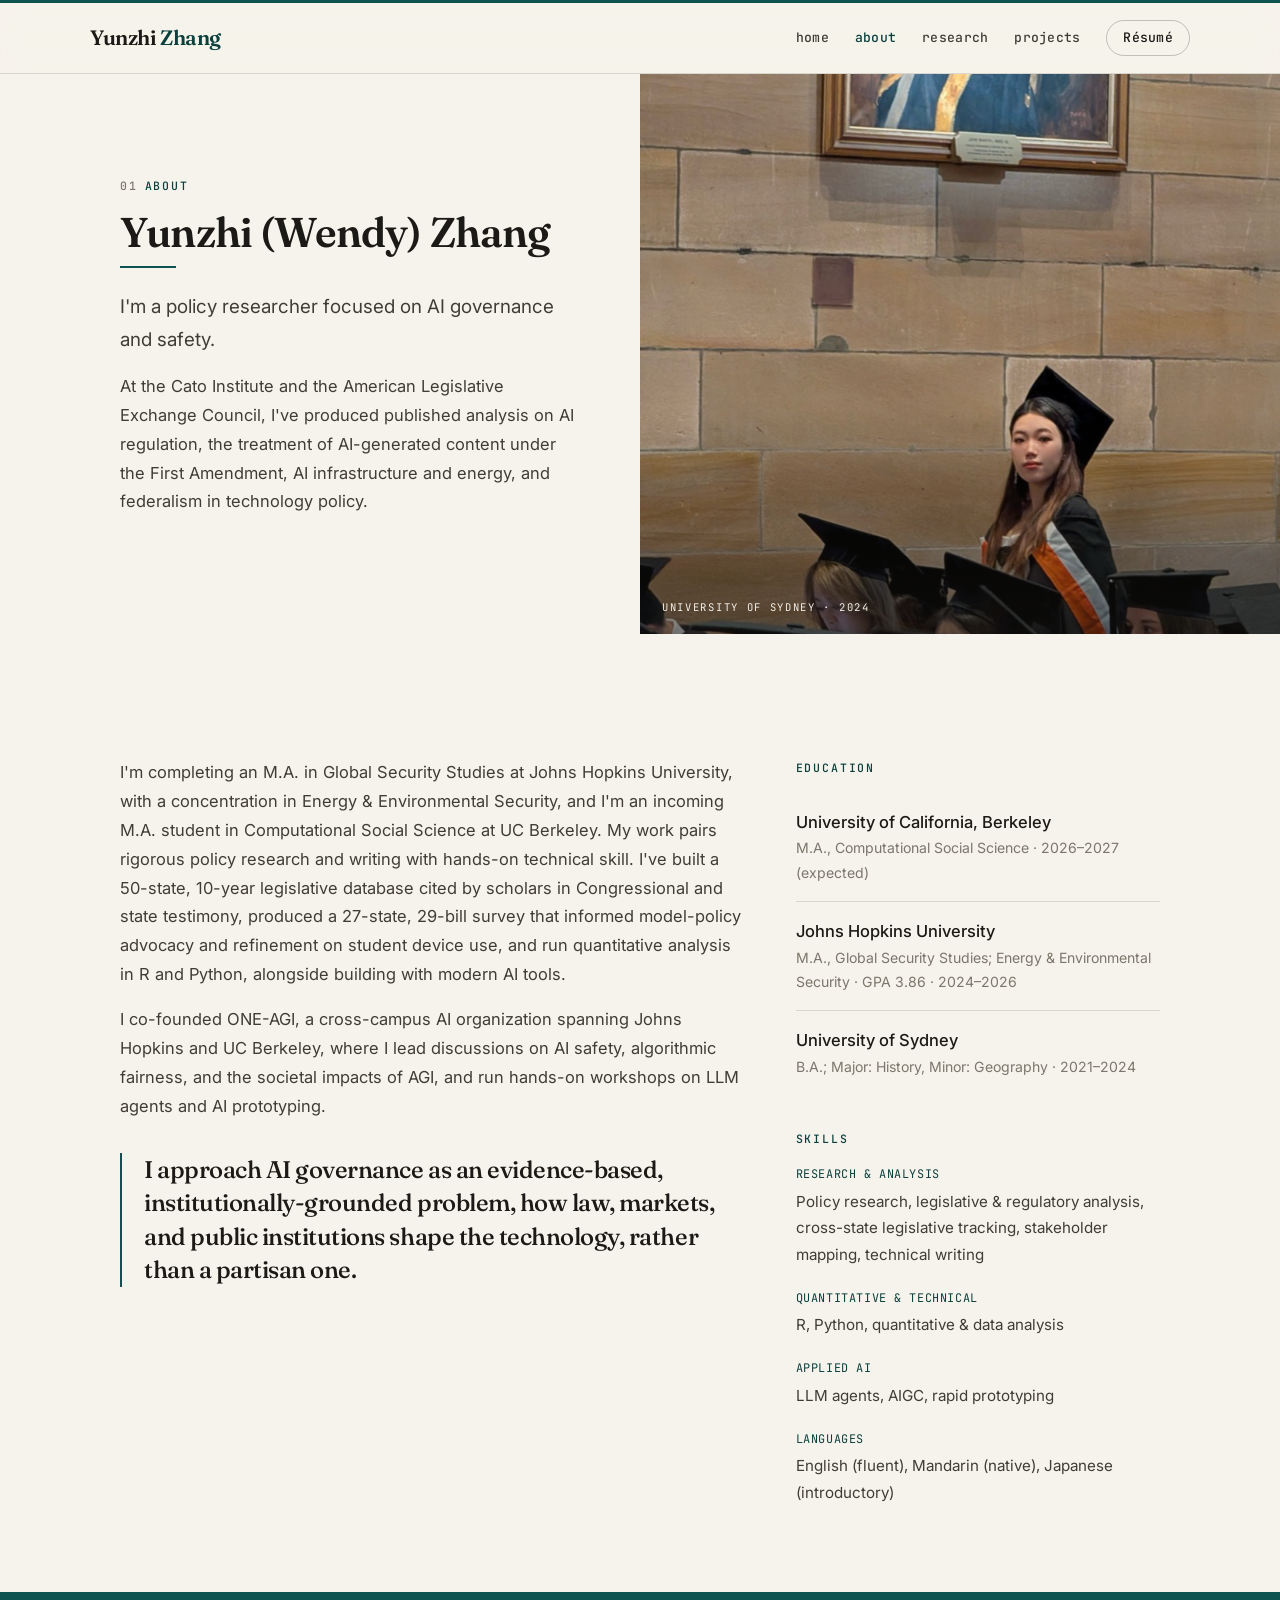
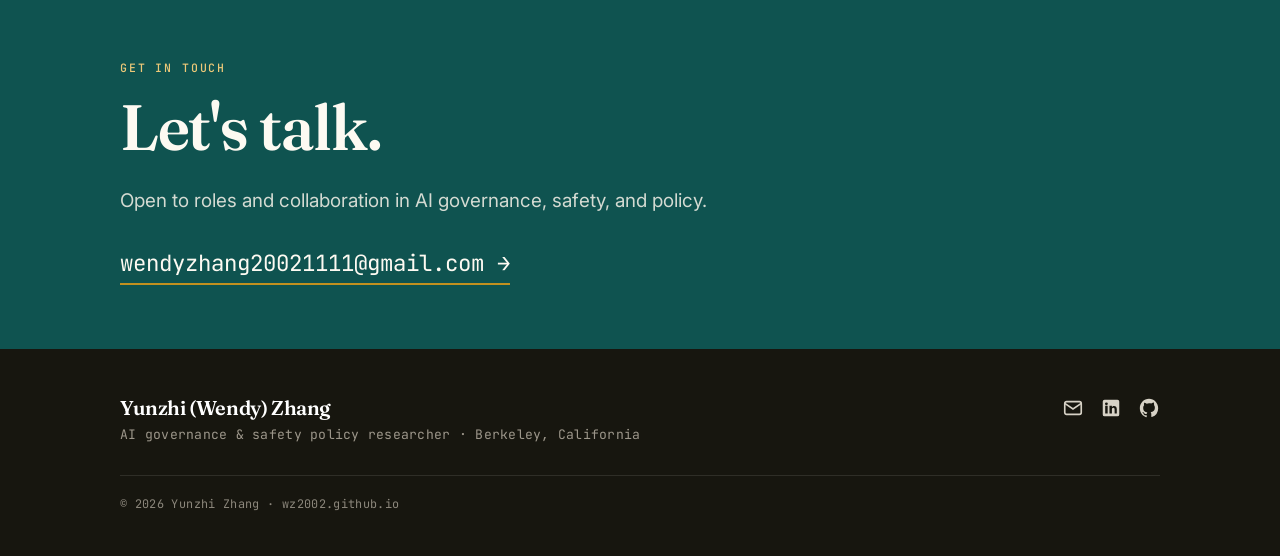
==== about.html @ 0562861a "Replace site with new portfolio Co-Authored-By: Claude Opus 4.8 <noreply@anthropic.com>" ====
<!DOCTYPE html>
<html lang="en">
<head>
<meta charset="utf-8">
<script>document.documentElement.classList.add('js')</script>
<meta name="viewport" content="width=device-width, initial-scale=1">
<title>About, Yunzhi (Wendy) Zhang</title>
<meta name="description" content="About Yunzhi (Wendy) Zhang, AI governance and safety policy researcher; education, focus areas, and skills.">
<link rel="preconnect" href="https://fonts.googleapis.com">
<link rel="preconnect" href="https://fonts.gstatic.com" crossorigin>
<link href="https://fonts.googleapis.com/css2?family=Fraunces:opsz,wght@9..144,400;9..144,500;9..144,600;9..144,700&family=Inter:wght@400;500;600&family=JetBrains+Mono:wght@400;500&display=swap" rel="stylesheet">
<link rel="stylesheet" href="styles.css?v=7">
</head>
<body>
<div class="topbar"></div>
<header class="nav"><div class="wrap nav-inner">
  <a class="brand" href="index.html">Yunzhi <span>Zhang</span></a>
  <nav class="nav-links">
    <a href="index.html">home</a>
    <a class="active" href="about.html">about</a>
    <a href="research.html">research</a>
    <a href="projects.html">projects</a>
    <a class="btn-sm" href="assets/Yunzhi-Zhang-Resume.pdf" target="_blank" rel="noopener">Résumé</a>
  </nav>
</div></header>

<main>
<section class="about-feature reveal">
  <div class="af-text">
    <p class="kicker"><span class="sec-num">01</span> About</p>
    <h2>Yunzhi (Wendy) Zhang</h2>
    <div class="rule"></div>
    <p class="lead" style="margin-top:1.4rem">I'm a policy researcher focused on AI governance and safety.</p>
    <p style="margin-top:1rem">At the Cato Institute and the American Legislative Exchange Council, I've produced published analysis on AI regulation, the treatment of AI-generated content under the First Amendment, AI infrastructure and energy, and federalism in technology policy.</p>
  </div>
  <div class="af-img">
    <img src="assets/about.jpg" alt="Yunzhi (Wendy) Zhang at her University of Sydney graduation">
    <span class="af-cap">University of Sydney · 2024</span>
  </div>
</section>

<section><div class="wrap">
  <div class="two-col">
    <div class="reveal">
      <p>I'm completing an M.A. in Global Security Studies at Johns Hopkins University, with a concentration in Energy &amp; Environmental Security, and I'm an incoming M.A. student in Computational Social Science at UC Berkeley. My work pairs rigorous policy research and writing with hands-on technical skill. I've built a 50-state, 10-year legislative database cited by scholars in Congressional and state testimony, produced a 27-state, 29-bill survey that informed model-policy advocacy and refinement on student device use, and run quantitative analysis in R and Python, alongside building with modern AI tools.</p>
      <p>I co-founded ONE-AGI, a cross-campus AI organization spanning Johns Hopkins and UC Berkeley, where I lead discussions on AI safety, algorithmic fairness, and the societal impacts of AGI, and run hands-on workshops on LLM agents and AI prototyping.</p>
      <p class="quote">I approach AI governance as an evidence-based, institutionally-grounded problem, how law, markets, and public institutions shape the technology, rather than a partisan one.</p>
    </div>
    <div class="reveal">
      <p class="kicker">Education</p>
      <ul class="deflist">
        <li><p class="d-t" style="margin:0">University of California, Berkeley</p><p class="d-s" style="margin:0">M.A., Computational Social Science · 2026–2027 (expected)</p></li>
        <li><p class="d-t" style="margin:0">Johns Hopkins University</p><p class="d-s" style="margin:0">M.A., Global Security Studies; Energy &amp; Environmental Security · GPA 3.86 · 2024–2026</p></li>
        <li><p class="d-t" style="margin:0">University of Sydney</p><p class="d-s" style="margin:0">B.A.; Major: History, Minor: Geography · 2021–2024</p></li>
      </ul>
      <p class="kicker" style="margin-top:2.2rem">Skills</p>
      <div class="skillrow"><p class="s-l">Research &amp; analysis</p><p class="s-v">Policy research, legislative &amp; regulatory analysis, cross-state legislative tracking, stakeholder mapping, technical writing</p></div>
      <div class="skillrow"><p class="s-l">Quantitative &amp; technical</p><p class="s-v">R, Python, quantitative &amp; data analysis</p></div>
      <div class="skillrow"><p class="s-l">Applied AI</p><p class="s-v">LLM agents, AIGC, rapid prototyping</p></div>
      <div class="skillrow"><p class="s-l">Languages</p><p class="s-v">English (fluent), Mandarin (native), Japanese (introductory)</p></div>
    </div>
  </div>
</div></section>

<section class="statement reveal"><div class="wrap">
  <p class="kicker">Get in touch</p>
  <h2 class="statement-h">Let's talk.</h2>
  <p class="lead" style="margin-bottom:1.7rem">Open to roles and collaboration in AI governance, safety, and policy.</p>
  <a class="statement-link" href="mailto:wendyzhang20021111@gmail.com">wendyzhang20021111@gmail.com &rarr;</a>
</div></section>
</main>

<footer class="foot"><div class="wrap">
  <div class="foot-inner">
    <div>
      <p class="foot-name">Yunzhi (Wendy) Zhang</p>
      <p class="foot-sub">AI governance &amp; safety policy researcher · Berkeley, California</p>
    </div>
    <div class="foot-social">
      <a href="mailto:wendyzhang20021111@gmail.com" aria-label="Email"><svg viewBox="0 0 24 24" fill="none" stroke="currentColor" stroke-width="1.8"><rect x="3" y="5" width="18" height="14" rx="2"/><path d="m3 7 9 6 9-6"/></svg></a>
      <a href="https://www.linkedin.com/in/yunzhi-zhang-393a45335/" target="_blank" rel="noopener" aria-label="LinkedIn"><svg viewBox="0 0 24 24" fill="currentColor"><path d="M19 3a2 2 0 0 1 2 2v14a2 2 0 0 1-2 2H5a2 2 0 0 1-2-2V5a2 2 0 0 1 2-2h14zM8.34 9.5H5.67V18h2.67V9.5zM7 5.9A1.55 1.55 0 1 0 7 9a1.55 1.55 0 0 0 0-3.1zM18.33 18v-4.66c0-2.4-1.28-3.52-3-3.52-1.38 0-2 .76-2.34 1.3V9.5h-2.66V18h2.66v-4.2c0-1.1.21-2.17 1.58-2.17 1.35 0 1.37 1.26 1.37 2.24V18z"/></svg></a>
      <a href="https://github.com/WZ2002" target="_blank" rel="noopener" aria-label="GitHub"><svg viewBox="0 0 24 24" fill="currentColor"><path d="M12 2C6.48 2 2 6.58 2 12.25c0 4.53 2.87 8.37 6.84 9.73.5.1.68-.22.68-.49v-1.7c-2.78.62-3.37-1.37-3.37-1.37-.45-1.18-1.1-1.5-1.1-1.5-.91-.63.07-.62.07-.62 1 .07 1.53 1.06 1.53 1.06.9 1.57 2.36 1.12 2.94.85.09-.66.35-1.12.63-1.37-2.22-.26-4.56-1.14-4.56-5.07 0-1.12.39-2.03 1.03-2.75-.1-.26-.45-1.3.1-2.7 0 0 .84-.28 2.75 1.05A9.4 9.4 0 0 1 12 6.85c.85 0 1.71.12 2.51.34 1.91-1.33 2.75-1.05 2.75-1.05.55 1.4.2 2.44.1 2.7.64.72 1.03 1.63 1.03 2.75 0 3.94-2.34 4.81-4.57 5.06.36.32.68.94.68 1.9v2.82c0 .27.18.6.69.49A10.26 10.26 0 0 0 22 12.25C22 6.58 17.52 2 12 2z"/></svg></a>
    </div>
  </div>
  <p class="foot-copy">© 2026 Yunzhi Zhang · wz2002.github.io</p>
</div></footer>
<script src="main.js"></script>
</body>
</html>
---- styles.css ----
/* Across Lines — Yunzhi (Wendy) Zhang · editorial-bold (light) */
:root{
  --bg:#f6f3ec;          /* warm paper */
  --surface:#ffffff;     /* cards */
  --surface-2:#efe9dd;   /* alt sections */
  --panel:#17160f;       /* dark footer */
  --ink:#1b1a16;         /* headings / big type */
  --ink-soft:#403d36;    /* body */
  --muted:#7c776c;       /* secondary */
  --accent:#0f5350;      /* teal (primary) */
  --accent-dk:#0b403d;
  --accent-tint:rgba(15,83,80,.11);
  --gold:#c2901f;        /* gold (secondary pop) */
  --gold-dk:#9c6f1f;
  --gold-tint:rgba(194,144,31,.14);
  --teal:#0f5350;
  --teal-dk:#0b403d;
  --teal-tint:rgba(15,83,80,.10);
  --on-accent:#ffffff;
  --line:rgba(27,26,22,.13);
  --line-2:rgba(27,26,22,.24);
  --radius:14px; --radius-sm:9px; --maxw:1100px;
  --mono:"JetBrains Mono",ui-monospace,SFMono-Regular,Menlo,monospace;
  --shadow:0 18px 44px rgba(27,26,22,.12);
}
*{box-sizing:border-box}
html{scroll-behavior:smooth}
body{margin:0;font-family:"Inter",system-ui,-apple-system,sans-serif;background:var(--bg);color:var(--ink-soft);font-size:16.5px;line-height:1.75;-webkit-font-smoothing:antialiased}
.wrap{max-width:var(--maxw);margin:0 auto;padding:0 30px}
h1,h2,h3,.brand,.pub-t,.foot-name,.quote,.statement-h,.hero-display,.facet-word{font-family:"Fraunces",Georgia,serif;color:var(--ink);font-weight:600;line-height:1.1;letter-spacing:-.02em}
h2{font-size:clamp(1.8rem,3.8vw,2.6rem);margin:0;font-weight:600}
h3{font-size:1.18rem;font-weight:500}
a{color:var(--accent-dk);text-decoration:none}
p{margin:0 0 1rem}
.lead{font-size:1.18rem;color:var(--ink-soft);max-width:56ch}
.mono{font-family:var(--mono)} .muted{color:var(--muted)}
.kicker{font-family:var(--mono);text-transform:uppercase;letter-spacing:.16em;font-size:.72rem;font-weight:500;color:var(--accent-dk);margin:0 0 .9rem;display:flex;align-items:center;gap:.6em;flex-wrap:wrap}
.sec-num{color:var(--muted)}
.rule{height:2px;width:100%;max-width:56px;background:var(--accent);margin:.6rem 0 0}
.topbar{height:3px;background:var(--accent)}

.js .reveal{opacity:0;transform:translateY(22px)}
.js .reveal.is-visible{opacity:1;transform:none;transition:opacity .7s ease,transform .8s cubic-bezier(.2,.7,.2,1)}
@media(prefers-reduced-motion:reduce){.js .reveal{opacity:1!important;transform:none!important}}

/* nav */
.nav{position:sticky;top:0;z-index:50;background:rgba(246,243,236,.85);backdrop-filter:blur(12px);border-bottom:1px solid var(--line)}
.nav-inner{display:flex;align-items:center;justify-content:space-between;min-height:70px;flex-wrap:wrap;gap:10px;padding:8px 0}
.brand{font-size:1.3rem;font-weight:600}
.brand span{color:var(--accent-dk)}
.nav-links{display:flex;align-items:center;gap:26px;flex-wrap:wrap}
.nav-links a{color:var(--ink-soft);font-size:.82rem;font-weight:500;font-family:var(--mono);text-transform:lowercase;letter-spacing:.02em}
.nav-links a:hover,.nav-links a.active{color:var(--accent-dk)}
.btn-sm{border:1px solid var(--line-2);border-radius:999px;padding:6px 16px !important;color:var(--ink) !important;text-transform:none !important}
.btn-sm:hover{background:var(--ink);border-color:var(--ink);color:#fff !important}

/* buttons */
.btn{display:inline-flex;align-items:center;gap:9px;border-radius:999px;padding:13px 26px;font-weight:500;font-size:.86rem;font-family:var(--mono);letter-spacing:.03em;cursor:pointer;transition:.16s;border:1px solid transparent}
.btn-primary{background:var(--teal);color:#fff;border-color:var(--teal)}
.btn-primary:hover{background:var(--teal-dk);border-color:var(--teal-dk);transform:translateY(-2px)}
.btn-ghost{background:transparent;color:var(--ink);border-color:var(--line-2)}
.btn-ghost:hover{border-color:var(--ink)}
.btn svg{width:16px;height:16px}

/* status pill */
.status{display:inline-flex;align-items:center;gap:9px;font-family:var(--mono);font-size:.7rem;letter-spacing:.08em;text-transform:uppercase;color:var(--ink-soft);background:var(--surface);border:1px solid var(--line);border-radius:999px;padding:6px 14px;margin-bottom:1.7rem}
.status .dot{width:7px;height:7px;border-radius:50%;background:var(--gold);animation:pulse 2.4s infinite}
@keyframes pulse{0%{box-shadow:0 0 0 0 rgba(191,138,44,.5)}70%{box-shadow:0 0 0 7px rgba(191,138,44,0)}100%{box-shadow:0 0 0 0 rgba(191,138,44,0)}}
@media(prefers-reduced-motion:reduce){.status .dot{animation:none}}

/* hero (type-driven, no portrait) */
.hero{position:relative;overflow:hidden;padding:96px 0 84px}
.ghost{position:absolute;top:46%;left:50%;transform:translate(-50%,-50%);font-family:"Fraunces",serif;font-weight:600;font-size:clamp(9rem,27vw,24rem);color:var(--teal);opacity:.07;letter-spacing:-.04em;white-space:nowrap;pointer-events:none;z-index:0}
.hero-inner{position:relative;z-index:1;max-width:900px}
.hero-display{font-size:clamp(2.7rem,7.4vw,5.4rem);line-height:1.04;margin:.4rem 0 1.5rem;max-width:18ch}
.hero-display .a{color:var(--accent-dk)}
.hero .lead{margin-bottom:0}
.hero-cta{display:flex;gap:12px;flex-wrap:wrap;margin-top:2rem}

/* facets (research / build) */
.facets{display:grid;grid-template-columns:1fr 1fr;gap:54px}
.facet:last-child{border-left:1px solid var(--line);padding-left:54px}
.facet-word{font-family:var(--mono);font-weight:500;color:var(--gold-dk);letter-spacing:-.01em;font-size:clamp(1.9rem,4vw,2.7rem);margin:0 0 .7rem}
.facet-word.code{font-family:var(--mono);font-weight:500;color:var(--gold-dk);letter-spacing:-.01em}
.facet p{color:var(--muted);margin:0;font-size:1rem}

/* focus icon row */
.focusrow{display:grid;grid-template-columns:repeat(3,1fr);gap:24px}
.focus-item{text-align:center;padding:8px}
.focus-item .fi{color:var(--accent-dk);display:inline-flex;align-items:center;justify-content:center;width:60px;height:60px;border-radius:50%;background:var(--accent-tint);margin-bottom:.9rem}
.focus-item .fi svg{width:30px;height:30px}
.focus-item h3{margin:0 0 .4rem}
.focus-item p{margin:0;color:var(--muted);font-size:.94rem}

/* sections */
section{padding:66px 0}
.section-alt{background:var(--surface-2);border-top:1px solid var(--line);border-bottom:1px solid var(--line)}
.sec-head{margin-bottom:2.2rem;max-width:62ch}

/* cards */
.grid{display:grid;gap:18px}
.grid-3{grid-template-columns:repeat(3,1fr)}
.grid-2{grid-template-columns:repeat(2,1fr)}
.card{background:var(--surface);border:1px solid var(--line);border-radius:var(--radius);padding:26px;transition:.18s;position:relative;overflow:hidden}
.card::before{content:"";position:absolute;left:0;top:0;height:3px;width:0;background:var(--accent);transition:width .25s ease}
.card:hover{transform:translateY(-4px);box-shadow:var(--shadow);border-color:var(--line-2)}
.card:hover::before{width:46px}
.card .ico{color:var(--accent-dk);margin-bottom:.7rem;display:block}
.card .ico svg{width:26px;height:26px}
.card h3{margin:.1rem 0 .55rem}
.card p{margin:0;color:var(--muted);font-size:.96rem}

/* publication rows */
.pubs{display:flex;flex-direction:column;margin-top:.5rem}
.grouplabel{font-family:var(--mono);text-transform:uppercase;letter-spacing:.16em;font-size:.72rem;font-weight:500;color:var(--accent-dk);margin:2.4rem 0 .2rem}
.pub{position:relative;display:block;padding:22px 44px 22px 18px;border-top:1px solid var(--line);border-left:2px solid transparent;transition:.18s}
.pub:first-of-type{border-top:none}
a.pub:hover{border-left-color:var(--accent);background:var(--surface);padding-left:24px}
a.pub::after{content:"\2192";position:absolute;right:18px;top:22px;color:var(--accent-dk);font-family:var(--mono);opacity:0;transform:translateX(-7px);transition:.18s}
a.pub:hover::after{opacity:1;transform:translateX(0)}
.pub:hover .pub-t{color:var(--accent-dk)}
.pub-t{font-size:1.22rem;font-weight:500;display:inline-flex;align-items:center;gap:8px}
.pub-m{font-family:var(--mono);font-size:.74rem;letter-spacing:.04em;color:var(--muted);margin:.4rem 0 .45rem;text-transform:uppercase}
.pub-d{font-size:.98rem;color:var(--muted);margin:0;max-width:74ch}
.ext{width:13px;height:13px;opacity:.55;flex-shrink:0}
.morelink{font-family:var(--mono);font-size:.8rem;letter-spacing:.03em;text-transform:uppercase}

/* about */
.two-col{display:grid;grid-template-columns:1.45fr .85fr;gap:54px}
.quote{font-size:1.5rem;line-height:1.4;border-left:2px solid var(--accent);padding-left:22px;margin:2rem 0;color:var(--ink);font-weight:500}
.deflist{list-style:none;padding:0;margin:0}
.deflist li{padding:15px 0;border-top:1px solid var(--line)}
.deflist li:first-child{border-top:none}
.d-t{font-weight:500;color:var(--ink)}
.d-s{font-size:.88rem;color:var(--muted)}
.skillrow{margin:0 0 1.2rem}
.s-l{font-family:var(--mono);text-transform:uppercase;letter-spacing:.05em;font-size:.74rem;color:var(--accent-dk);margin:0 0 .25rem}
.s-v{color:var(--ink-soft);font-size:.95rem;margin:0}

/* statement */
.statement{background:var(--teal);border-top:none}
.statement .kicker{color:#ecc878}
.statement .sec-num{color:rgba(245,241,232,.5)}
.statement-h{font-size:clamp(2.4rem,6.5vw,4rem);margin:.5rem 0 1.3rem;color:#fdfaf2}
.statement .lead{color:rgba(245,241,232,.86)}
.statement-link{font-family:var(--mono);font-size:clamp(1rem,2.4vw,1.4rem);color:#fdfaf2;border-bottom:2px solid var(--gold);padding-bottom:5px;transition:.16s}
.statement-link:hover{color:var(--gold)}

/* contact */
.form{display:grid;gap:14px;max-width:540px}
.form label{font-family:var(--mono);font-size:.72rem;text-transform:uppercase;letter-spacing:.05em;color:var(--muted);display:block;margin-bottom:6px}
.form input,.form textarea{width:100%;font:inherit;font-size:.95rem;padding:12px 14px;border:1px solid var(--line-2);border-radius:var(--radius-sm);background:var(--surface);color:var(--ink)}
.form input::placeholder,.form textarea::placeholder{color:var(--muted)}
.form input:focus,.form textarea:focus{outline:none;border-color:var(--accent)}
.contact-rows{list-style:none;padding:0;margin:0 0 1.6rem}
.contact-rows li{display:flex;align-items:center;gap:13px;padding:13px 0;border-top:1px solid var(--line)}
.contact-rows li:first-child{border-top:none}
.contact-rows svg{width:19px;height:19px;color:var(--accent-dk);flex-shrink:0}

/* footer (dark) */
.foot{background:var(--panel);color:#d7d2c6;margin-top:0;padding:48px 0 26px}
.foot-inner{display:flex;justify-content:space-between;align-items:flex-start;gap:24px;flex-wrap:wrap}
.foot-name{color:#fff;font-size:1.25rem;margin:0 0 .3rem}
.foot-sub{margin:0;color:#9c968a;font-size:.82rem;font-family:var(--mono);letter-spacing:.02em}
.foot-social{display:flex;gap:16px}
.foot-social a{color:#d7d2c6;display:inline-flex}
.foot-social a:hover{color:var(--accent)}
.foot-social svg{width:22px;height:22px}
.foot-copy{margin-top:28px;padding-top:18px;border-top:1px solid rgba(255,255,255,.1);font-size:.74rem;color:#8c877c;font-family:var(--mono);letter-spacing:.03em}

/* dark band (home focus) */
.band{background:var(--teal)}
.band .kicker{color:#ecc878}
.band .sec-num{color:rgba(245,241,232,.5)}
.band h2{color:#fdfaf2}
.band .rule{background:var(--gold)}
.band .focus-item h3{color:#fdfaf2}
.band .focus-item p{color:rgba(245,241,232,.72)}
.band .focus-item .fi{background:rgba(236,200,120,.14);color:#e9c877}

/* research showcase cards */
.works{display:grid;grid-template-columns:1fr 1fr;gap:18px;margin-top:1rem}
.work{display:flex;flex-direction:column;background:var(--surface);border:1px solid var(--line-2);border-radius:var(--radius);padding:24px 24px 24px 27px;transition:.18s;position:relative;overflow:hidden;box-shadow:0 8px 22px rgba(27,26,22,.08)}
.work::before{content:"";position:absolute;left:0;top:0;bottom:0;width:3px;background:var(--accent);transition:.2s ease}
.work:hover{transform:translateY(-4px);box-shadow:0 22px 48px rgba(27,26,22,.15);border-color:var(--line-2)}
.work:hover::before{width:5px}
.work-meta{display:flex;gap:8px;align-items:center;margin-bottom:14px;flex-wrap:wrap}
.work-tag{font-family:var(--mono);font-size:.64rem;text-transform:uppercase;letter-spacing:.07em;color:var(--ink-soft);border:1px solid var(--line-2);border-radius:999px;padding:3px 10px}
.work-role{font-family:var(--mono);font-size:.64rem;text-transform:uppercase;letter-spacing:.07em;color:var(--gold-dk);background:var(--gold-tint);border-radius:999px;padding:3px 10px}
.work-t{font-family:"Fraunces",Georgia,serif;color:var(--ink);font-weight:600;font-size:1.3rem;line-height:1.22;letter-spacing:-.01em;margin:0 0 .55rem}
.work:hover .work-t{color:var(--accent-dk)}
.work-d{color:var(--muted);font-size:.95rem;margin:0 0 18px;flex:1}
.work-go{font-family:var(--mono);font-size:.72rem;text-transform:uppercase;letter-spacing:.06em;color:var(--accent-dk);margin-top:auto}
.work-feature{grid-column:1/-1;background:var(--teal);border-color:var(--teal)}
.work-feature::before{background:#e9c877}
.work-feature .work-t{color:#fdfaf2;font-size:clamp(1.5rem,3.2vw,2.1rem)}
.work-feature:hover .work-t{color:#fff}
.work-feature .work-d{color:rgba(244,240,231,.86);font-size:1.02rem;max-width:72ch}
.work-feature .work-tag{color:#f4f0e7;border-color:rgba(244,240,231,.45)}
.work-feature .work-role{color:#0f5350;background:#e9c877}
.work-feature .work-go{color:#ecc878}
.workgroup{font-family:var(--mono);text-transform:uppercase;letter-spacing:.16em;font-size:.72rem;font-weight:500;color:var(--accent-dk);margin:2.6rem 0 1rem}

/* about — full-bleed editorial (borderless) */
.about-feature{display:grid;grid-template-columns:1fr 1fr;align-items:center;min-height:560px;margin:0 0 58px;padding:0;position:relative}
.af-text{padding:48px 56px 48px max(30px,calc((100vw - 1100px)/2 + 30px))}
.af-img{position:relative;align-self:stretch;min-height:440px;overflow:hidden}
.af-img img{position:absolute;inset:0;width:100%;height:100%;object-fit:cover;object-position:center 85%;display:block}
.af-img::after{content:"";position:absolute;left:0;right:0;bottom:0;height:40%;background:linear-gradient(to top,rgba(20,19,16,.55),transparent);pointer-events:none}
.af-cap{position:absolute;left:22px;bottom:18px;z-index:2;color:#f3efe7;font-family:var(--mono);font-size:.66rem;letter-spacing:.16em;text-transform:uppercase}
@media(max-width:820px){.about-feature{grid-template-columns:1fr;min-height:0}.af-text{padding:36px 30px 26px;order:2}.af-img{order:1;min-height:360px}}

@media(max-width:820px){
  .hero{padding:60px 0 50px}
  .facets{grid-template-columns:1fr;gap:28px}
  .facet:last-child{border-left:none;border-top:1px solid var(--line);padding-left:0;padding-top:28px}
  .focusrow{grid-template-columns:1fr;gap:18px}
  .grid-3,.grid-2,.two-col,.works{grid-template-columns:1fr}
  .nav-links{gap:15px;font-size:.8rem}
}

/* migrated commentary — cards + article pages */
.work-role.is-commentary{color:var(--accent-dk);background:var(--teal-tint)}
.workgroup-note{font-size:.92rem;color:var(--muted);margin:-.5rem 0 1.1rem;max-width:64ch}

.article{padding:60px 0 36px}
.article-wrap{max-width:768px}
.article-back{font-family:var(--mono);font-size:.72rem;text-transform:uppercase;letter-spacing:.06em;color:var(--accent-dk);display:inline-block;margin-bottom:1.7rem}
.article-back:hover{color:var(--gold-dk)}
.article-title{font-size:clamp(2rem,5vw,3.05rem);line-height:1.08;margin:0 0 1rem}
.article-byline{font-family:var(--mono);font-size:.74rem;letter-spacing:.04em;text-transform:uppercase;color:var(--muted);margin:0 0 2rem;padding-bottom:1.7rem;border-bottom:1px solid var(--line)}
.article-body{font-size:1.06rem;line-height:1.8;color:var(--ink-soft)}
.article-body h2{font-size:clamp(1.45rem,3vw,1.9rem);margin:2.6rem 0 .9rem;line-height:1.22}
.article-body h3{font-size:1.16rem;font-weight:600;color:var(--ink);margin:2rem 0 .7rem}
.article-body p{margin:0 0 1.2rem}
.article-body ul,.article-body ol{margin:0 0 1.35rem;padding-left:1.4rem}
.article-body li{margin:0 0 .6rem;padding-left:.25rem}
.article-body li::marker{color:var(--accent)}
.article-body strong{color:var(--ink);font-weight:600}
.article-body em{font-style:italic}
.article-body blockquote{border-left:2px solid var(--accent);padding:2px 0 2px 20px;margin:1.6rem 0;color:var(--ink)}
.article-foot{margin-top:2.8rem;padding-top:1.6rem;border-top:1px solid var(--line)}

@media(max-width:820px){
  .article{padding:40px 0 26px}
  .article-body{font-size:1.02rem}
  .article-title{font-size:clamp(1.7rem,7vw,2.3rem)}
}

/* projects — full-bleed color bands (edge-to-edge, borderless, one per row) */
.projlist{list-style:none;margin:2rem 0 2.4rem;padding:0}
.proj{display:grid;grid-template-columns:minmax(140px,.26fr) 1fr;gap:40px;padding:54px max(30px,calc((100vw - 1100px)/2 + 30px))}
.proj-idx{display:flex;flex-direction:column;gap:.5rem}
.proj-num{font-family:var(--mono);font-size:2.1rem;font-weight:500;line-height:1;letter-spacing:-.01em;color:#e9c877}
.proj-meta{font-family:var(--mono);font-size:.72rem;text-transform:uppercase;letter-spacing:.07em;color:rgba(247,242,232,.6);line-height:1.55}
.proj-t{font-size:clamp(1.6rem,2.8vw,2.25rem);font-weight:600;letter-spacing:-.015em;line-height:1.12;margin:0 0 .8rem;color:#f7f2e8}
.proj-d{font-size:1.04rem;line-height:1.72;margin:0 0 1.2rem;max-width:64ch;color:rgba(247,242,232,.82)}
.proj-stats{list-style:none;display:flex;flex-wrap:wrap;gap:8px;margin:0;padding:0}
.proj-stats li{font-family:var(--mono);font-size:.68rem;text-transform:uppercase;letter-spacing:.05em;color:rgba(247,242,232,.85);border:1px solid rgba(247,242,232,.28);border-radius:999px;padding:5px 13px}
/* deep, distinct bands — cream text + gold index unify the set */
.proj:nth-child(1){background:#11514e}
.proj:nth-child(2){background:#2b2722}
.proj:nth-child(3){background:#6a3f36}
.proj:nth-child(4){background:#2c3a4f}
@media(max-width:820px){
  .proj{grid-template-columns:1fr;gap:14px;padding:34px 24px}
  .proj-idx{flex-direction:row;align-items:baseline;gap:14px}
  .proj-num{font-size:1.6rem}
  .proj-d{font-size:1rem}
}

/* research — collaborator / author credit line */
.work-by{font-family:var(--mono);font-size:.74rem;letter-spacing:.02em;color:var(--muted);margin:-.2rem 0 .7rem;line-height:1.5}
.work-feature .work-by{color:rgba(244,240,231,.78)}

/* beyond the work — service & volunteer list (light) */
.svc{list-style:none;margin:.5rem 0 1.4rem;padding:0}
.svc li{padding:18px 0;border-top:1px solid var(--line)}
.svc li:first-child{border-top:none}
.svc-t{font-family:"Fraunces",Georgia,serif;font-size:1.16rem;font-weight:600;color:var(--ink);margin:0 0 .15rem;line-height:1.22}
.svc-m{font-family:var(--mono);font-size:.7rem;text-transform:uppercase;letter-spacing:.05em;color:var(--muted);margin:0 0 .5rem}
.svc-d{margin:0;color:var(--muted);font-size:.96rem;line-height:1.65;max-width:78ch}
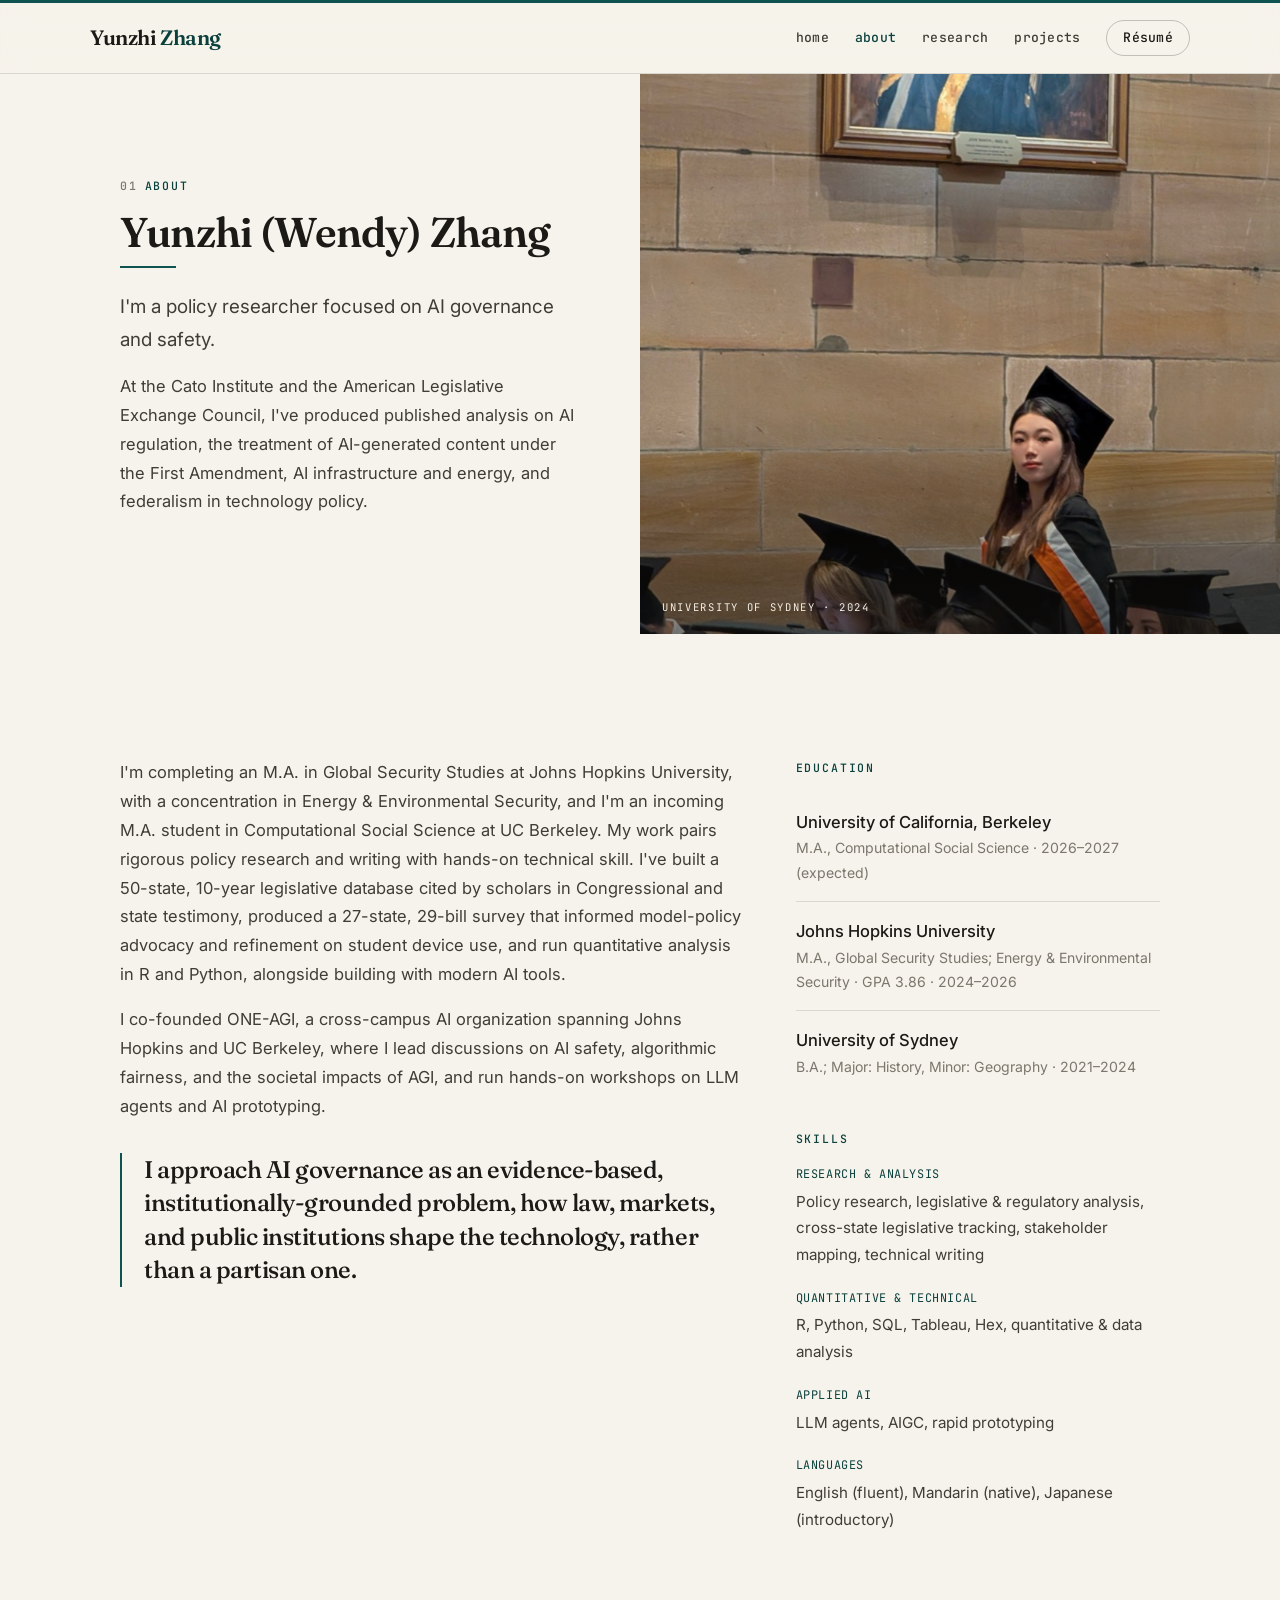
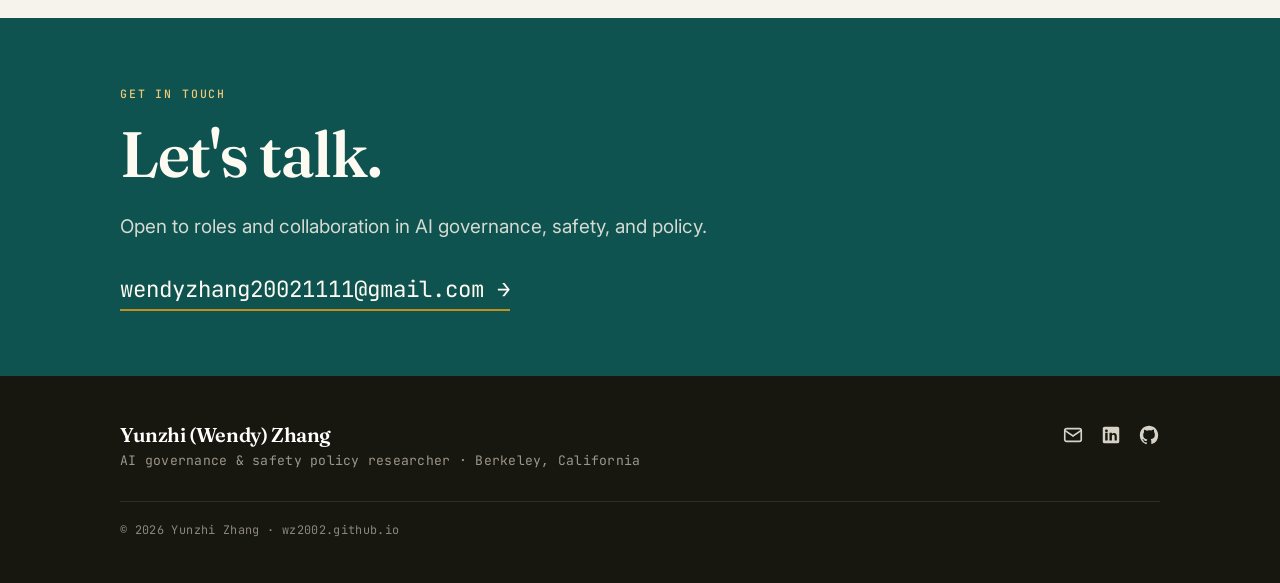
==== commit e75789b3: "Add data projects section and update quantitative skills Co-Authored-By: Claude Opus 5.5 <noreply@an" ====
--- a/about.html
+++ b/about.html
@@ -55,7 +55,7 @@
       </ul>
       <p class="kicker" style="margin-top:2.2rem">Skills</p>
       <div class="skillrow"><p class="s-l">Research &amp; analysis</p><p class="s-v">Policy research, legislative &amp; regulatory analysis, cross-state legislative tracking, stakeholder mapping, technical writing</p></div>
-      <div class="skillrow"><p class="s-l">Quantitative &amp; technical</p><p class="s-v">R, Python, quantitative &amp; data analysis</p></div>
+      <div class="skillrow"><p class="s-l">Quantitative &amp; technical</p><p class="s-v">R, Python, SQL, Tableau, Hex, quantitative &amp; data analysis</p></div>
       <div class="skillrow"><p class="s-l">Applied AI</p><p class="s-v">LLM agents, AIGC, rapid prototyping</p></div>
       <div class="skillrow"><p class="s-l">Languages</p><p class="s-v">English (fluent), Mandarin (native), Japanese (introductory)</p></div>
     </div>
--- a/styles.css
+++ b/styles.css
@@ -236,6 +236,8 @@
 .article-body ul,.article-body ol{margin:0 0 1.35rem;padding-left:1.4rem}
 .article-body li{margin:0 0 .6rem;padding-left:.25rem}
 .article-body li::marker{color:var(--accent)}
+.article-body a{color:var(--gold-dk);text-decoration:underline;text-decoration-color:var(--gold);text-decoration-thickness:1px;text-underline-offset:3px}
+.article-body a:hover{color:var(--gold);text-decoration-thickness:2px}
 .article-body strong{color:var(--ink);font-weight:600}
 .article-body em{font-style:italic}
 .article-body blockquote{border-left:2px solid var(--accent);padding:2px 0 2px 20px;margin:1.6rem 0;color:var(--ink)}
@@ -280,3 +282,27 @@
 .svc-t{font-family:"Fraunces",Georgia,serif;font-size:1.16rem;font-weight:600;color:var(--ink);margin:0 0 .15rem;line-height:1.22}
 .svc-m{font-family:var(--mono);font-size:.7rem;text-transform:uppercase;letter-spacing:.05em;color:var(--muted);margin:0 0 .5rem}
 .svc-d{margin:0;color:var(--muted);font-size:.96rem;line-height:1.65;max-width:78ch}
+
+/* projects — data section (tinted band, featured analysis + key figures) */
+.data-sec{background:var(--surface-2);border-top:1px solid var(--line);border-bottom:1px solid var(--line);padding:76px 0 80px}
+.data-feature{display:grid;grid-template-columns:1.3fr .7fr;gap:56px;align-items:start;background:var(--surface);border:1px solid var(--line);border-top:3px solid var(--accent);padding:40px 44px}
+.df-label{font-family:var(--mono);text-transform:uppercase;letter-spacing:.16em;font-size:.7rem;font-weight:500;color:var(--gold-dk);margin:0 0 .9rem}
+.df-title{font-size:clamp(1.5rem,2.6vw,2rem);font-weight:600;line-height:1.16;margin:0 0 .7rem}
+.df-meta{font-family:var(--mono);font-size:.7rem;text-transform:uppercase;letter-spacing:.05em;color:var(--muted);margin:0 0 1.2rem}
+.df-d{font-size:1.02rem;line-height:1.72;color:var(--ink-soft);margin:0 0 1.6rem;max-width:62ch}
+.df-figs{list-style:none;margin:0;padding:0 0 0 30px;border-left:1px solid var(--line-2)}
+.df-figs li{padding:16px 0;border-top:1px solid var(--line)}
+.df-figs li:first-child{border-top:none;padding-top:4px}
+.df-n{font-family:"Fraunces",Georgia,serif;font-size:2.5rem;font-weight:600;line-height:1;letter-spacing:-.02em;color:var(--accent-dk);margin:0 0 .45rem}
+.df-c{font-size:.88rem;line-height:1.5;color:var(--muted);margin:0}
+.data-ongoing{display:grid;grid-template-columns:1fr 1fr;gap:40px}
+.do-item{border-top:2px solid var(--ink);padding-top:18px}
+.do-m{font-family:var(--mono);font-size:.68rem;text-transform:uppercase;letter-spacing:.06em;color:var(--muted);margin:0 0 .5rem}
+.do-t{font-size:1.2rem;font-weight:600;margin:0 0 .5rem;line-height:1.25}
+.do-d{font-size:.95rem;line-height:1.65;color:var(--muted);margin:0}
+@media(max-width:820px){
+  .data-sec{padding:54px 0 58px}
+  .data-feature{grid-template-columns:1fr;gap:30px;padding:28px 24px}
+  .df-figs{padding:22px 0 0;border-left:none;border-top:1px solid var(--line-2)}
+  .data-ongoing{grid-template-columns:1fr;gap:28px}
+}
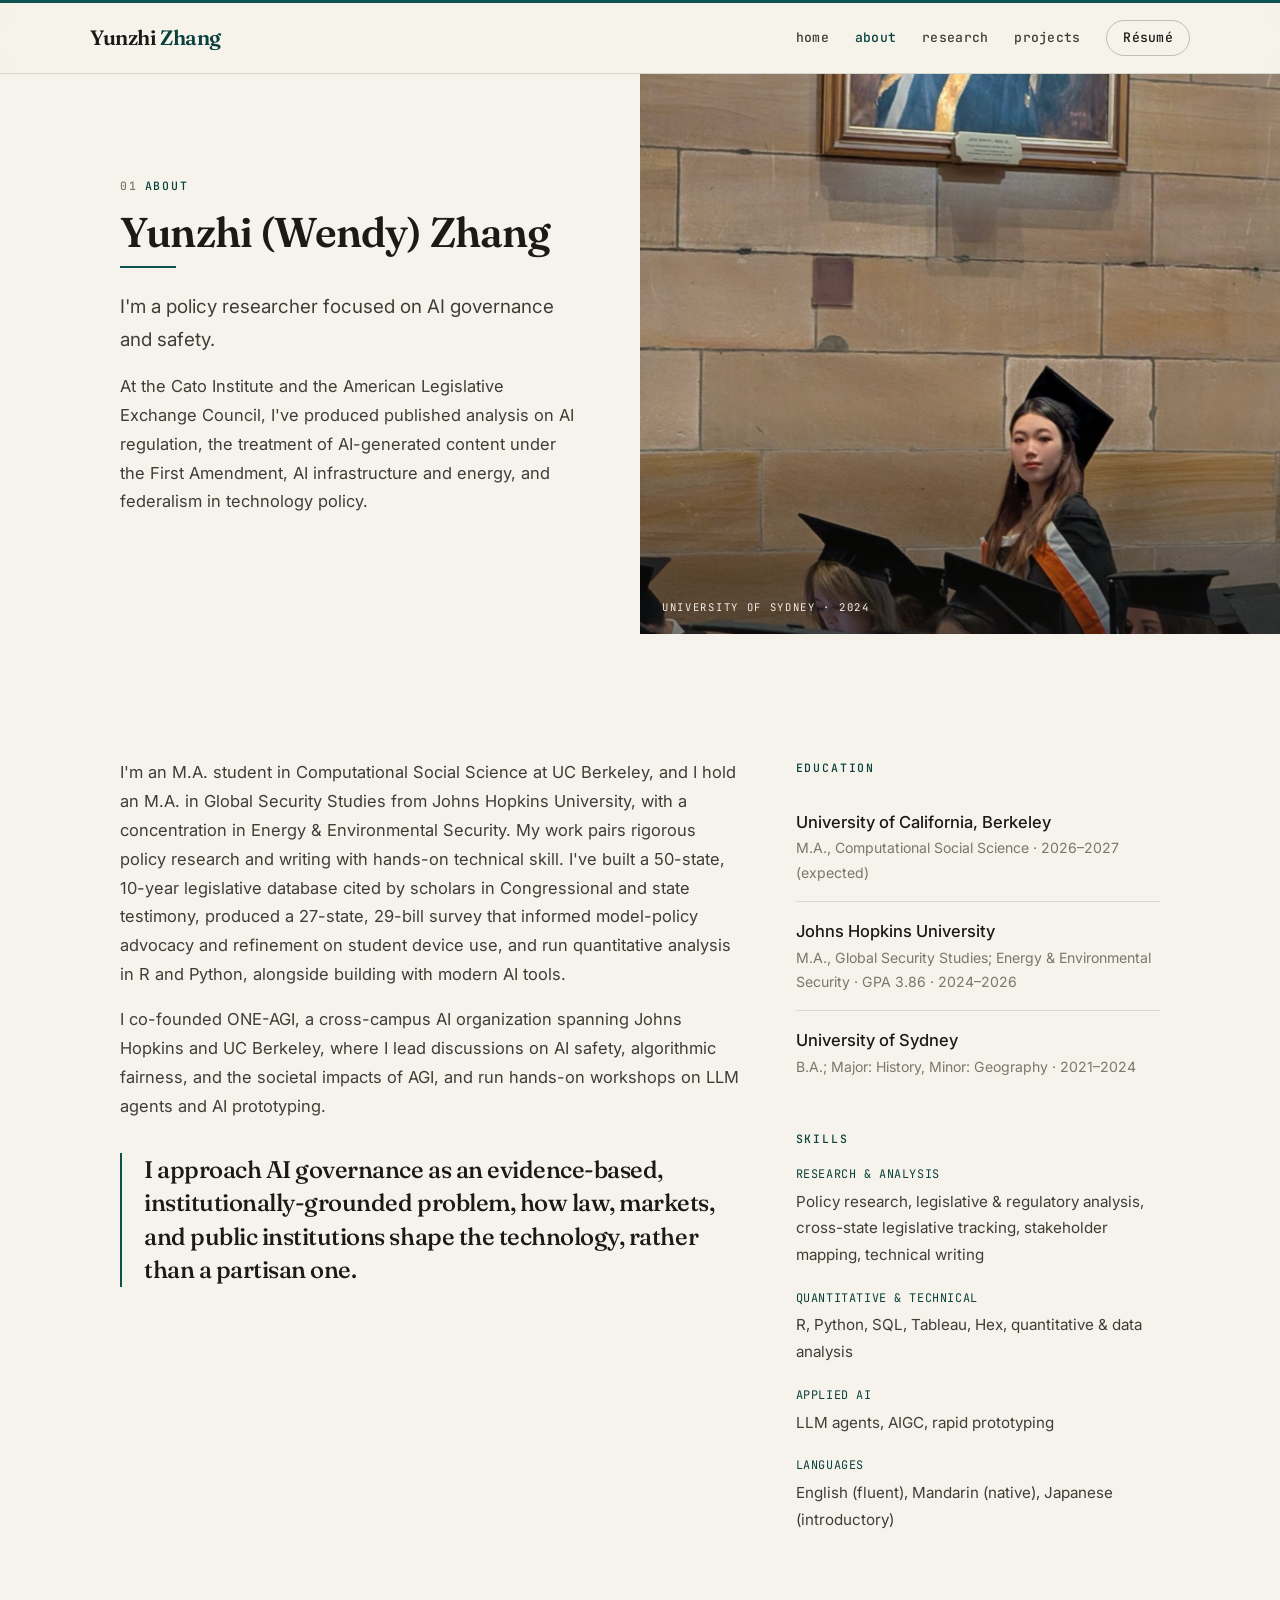
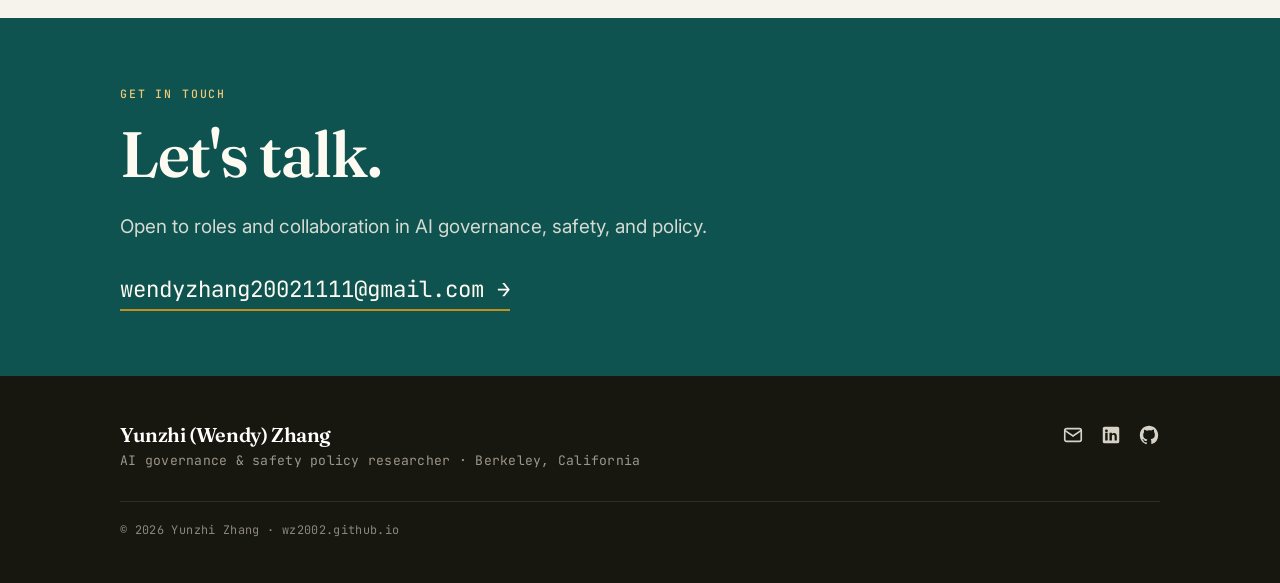
==== commit 16bd48c2: "Update About: current UC Berkeley student Co-Authored-By: Claude Opus 5.5 <noreply@anthropic.com>" ====
--- a/about.html
+++ b/about.html
@@ -42,7 +42,7 @@
 <section><div class="wrap">
   <div class="two-col">
     <div class="reveal">
-      <p>I'm completing an M.A. in Global Security Studies at Johns Hopkins University, with a concentration in Energy &amp; Environmental Security, and I'm an incoming M.A. student in Computational Social Science at UC Berkeley. My work pairs rigorous policy research and writing with hands-on technical skill. I've built a 50-state, 10-year legislative database cited by scholars in Congressional and state testimony, produced a 27-state, 29-bill survey that informed model-policy advocacy and refinement on student device use, and run quantitative analysis in R and Python, alongside building with modern AI tools.</p>
+      <p>I'm an M.A. student in Computational Social Science at UC Berkeley, and I hold an M.A. in Global Security Studies from Johns Hopkins University, with a concentration in Energy &amp; Environmental Security. My work pairs rigorous policy research and writing with hands-on technical skill. I've built a 50-state, 10-year legislative database cited by scholars in Congressional and state testimony, produced a 27-state, 29-bill survey that informed model-policy advocacy and refinement on student device use, and run quantitative analysis in R and Python, alongside building with modern AI tools.</p>
       <p>I co-founded ONE-AGI, a cross-campus AI organization spanning Johns Hopkins and UC Berkeley, where I lead discussions on AI safety, algorithmic fairness, and the societal impacts of AGI, and run hands-on workshops on LLM agents and AI prototyping.</p>
       <p class="quote">I approach AI governance as an evidence-based, institutionally-grounded problem, how law, markets, and public institutions shape the technology, rather than a partisan one.</p>
     </div>
